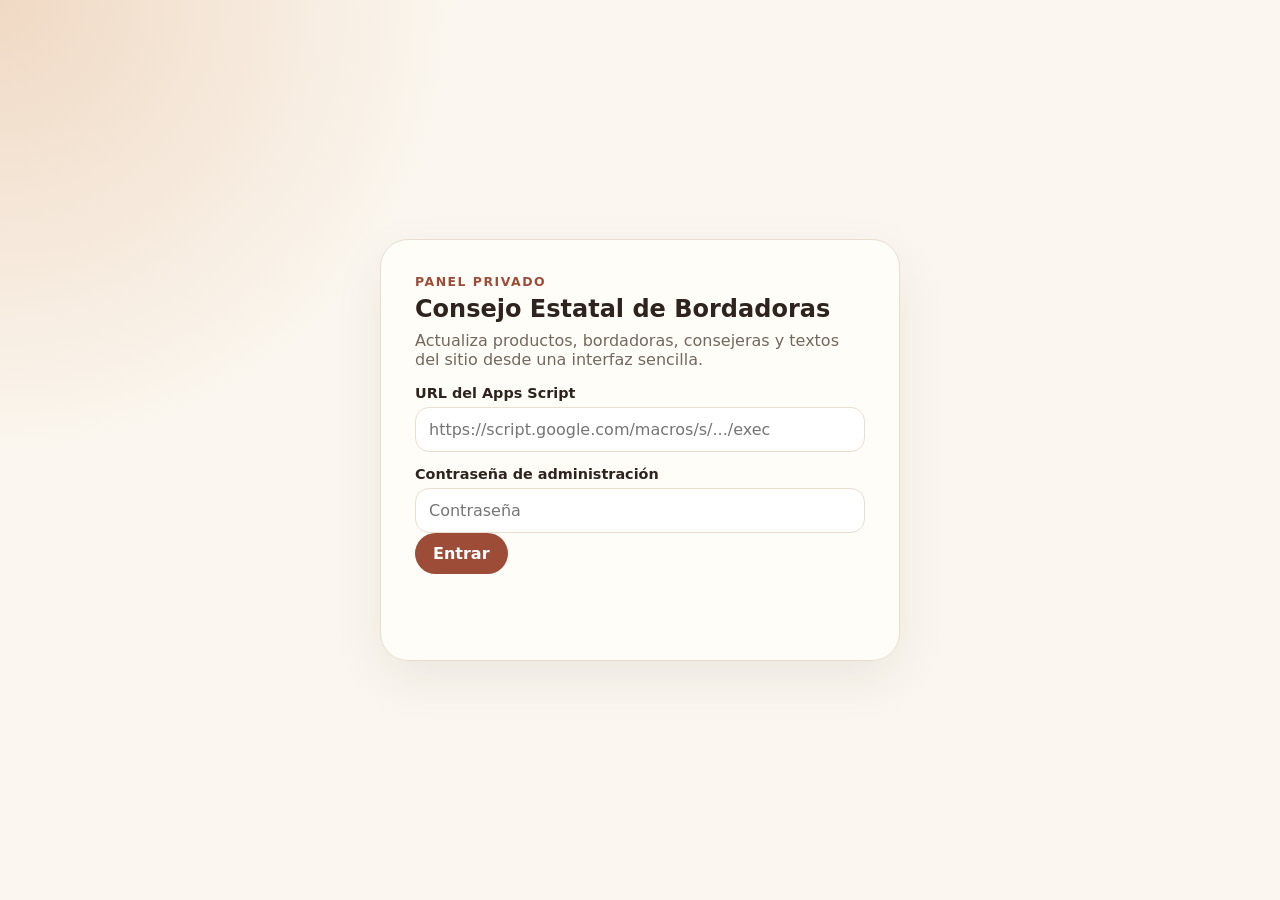
==== admin/index.html @ 097b5884 "Subir aplicación del Consejo" ====
<!doctype html>
<html lang="es">
<head>
  <meta charset="utf-8" />
  <meta name="viewport" content="width=device-width, initial-scale=1" />
  <title>Admin · Consejo Estatal de Bordadoras</title>
  <link rel="stylesheet" href="./styles.css" />
</head>
<body>
  <div id="app">
    <section id="loginScreen" class="screen login-screen">
      <div class="login-card">
        <p class="eyebrow">Panel privado</p>
        <h1>Consejo Estatal de Bordadoras</h1>
        <p class="muted">Actualiza productos, bordadoras, consejeras y textos del sitio desde una interfaz sencilla.</p>
        <div id="apiUrlBlock">
          <label>URL del Apps Script</label>
          <input id="apiUrlInput" type="url" placeholder="https://script.google.com/macros/s/.../exec" autocomplete="off" />
        </div>
        <p id="configuredApiMessage" class="configured-api hidden">URL del Apps Script configurada.</p>
        <label>Contraseña de administración</label>
        <input id="passwordInput" type="password" placeholder="Contraseña" autocomplete="current-password" />
        <button id="loginBtn" class="primary">Entrar</button>
        <p id="loginMessage" class="message"></p>
      </div>
    </section>

    <section id="adminScreen" class="screen hidden">
      <header class="topbar">
        <div>
          <p class="eyebrow">Administración</p>
          <h1>Catálogo del Consejo</h1>
        </div>
        <div class="top-actions">
          <button id="refreshBtn" class="secondary">Actualizar datos</button>
          <button id="logoutBtn" class="ghost">Salir</button>
        </div>
      </header>

      <main class="layout">
        <aside class="sidebar">
          <button class="nav active" data-tab="productos">Productos</button>
          <button class="nav" data-tab="bordadoras">Bordadoras</button>
          <button class="nav" data-tab="consejeras">Consejeras</button>
          <button class="nav" data-tab="configuracion">Configuración</button>
        </aside>

        <section class="content">
          <div id="status" class="status hidden"></div>

          <section id="tab-productos" class="tab active">
            <div class="section-head">
              <div>
                <h2>Productos</h2>
                <p class="muted">Crea, edita, publica u oculta piezas del catálogo.</p>
              </div>
              <button id="newProductBtn" class="primary">Nuevo producto</button>
            </div>
            <div class="toolbar">
              <input id="productSearch" type="search" placeholder="Buscar producto, municipio o bordadora" />
              <select id="productStateFilter"><option value="">Todos los estados</option></select>
            </div>
            <div id="productsList" class="cards"></div>
            <form id="productForm" class="editor hidden"></form>
          </section>

          <section id="tab-bordadoras" class="tab">
            <div class="section-head">
              <div>
                <h2>Bordadoras</h2>
                <p class="muted">Administra fichas de artesanas y datos de contacto.</p>
              </div>
              <button id="newBordadoraBtn" class="primary">Nueva bordadora</button>
            </div>
            <input id="bordadoraSearch" type="search" placeholder="Buscar bordadora o municipio" />
            <div id="bordadorasList" class="cards"></div>
            <form id="bordadoraForm" class="editor hidden"></form>
          </section>

          <section id="tab-consejeras" class="tab">
            <div class="section-head">
              <div>
                <h2>Consejeras</h2>
                <p class="muted">Administra integrantes del Consejo y sus semblanzas.</p>
              </div>
              <button id="newConsejeraBtn" class="primary">Nueva consejera</button>
            </div>
            <input id="consejeraSearch" type="search" placeholder="Buscar consejera o cargo" />
            <div id="consejerasList" class="cards"></div>
            <form id="consejeraForm" class="editor hidden"></form>
          </section>

          <section id="tab-configuracion" class="tab">
            <div class="section-head">
              <div>
                <h2>Configuración del sitio</h2>
                <p class="muted">Edita valores de contacto, redes y textos cortos. No cambies las claves.</p>
              </div>
              <button id="saveConfigBtn" class="primary">Guardar configuración</button>
            </div>
            <div id="configEditor" class="config-grid"></div>
          </section>
        </section>
      </main>
    </section>
  </div>

  <script src="./config.js"></script>
  <script src="./app.js"></script>
</body>
</html>
---- admin/styles.css ----
:root {
  --bg: #fbf7f0;
  --panel: #fffdf8;
  --ink: #2f241d;
  --muted: #74675c;
  --line: #eadfce;
  --accent: #9d4c38;
  --accent-dark: #763827;
  --soft: #f3eadc;
  --ok: #34764a;
  --warn: #a46314;
  --danger: #9e2f2f;
  --shadow: 0 18px 50px rgba(47, 36, 29, .08);
}
* { box-sizing: border-box; }
body { margin: 0; font-family: Inter, ui-sans-serif, system-ui, -apple-system, BlinkMacSystemFont, "Segoe UI", sans-serif; background: var(--bg); color: var(--ink); }
button, input, select, textarea { font: inherit; }
button { border: 0; cursor: pointer; }
label { display: block; margin: 14px 0 6px; font-weight: 700; font-size: .9rem; }
input, select, textarea { width: 100%; border: 1px solid var(--line); background: #fff; border-radius: 14px; padding: 12px 13px; color: var(--ink); outline: none; }
textarea { min-height: 110px; resize: vertical; }
input:focus, select:focus, textarea:focus { border-color: var(--accent); box-shadow: 0 0 0 3px rgba(157, 76, 56, .12); }
.hidden { display: none !important; }
.screen { min-height: 100vh; }
.login-screen { display: grid; place-items: center; padding: 28px; background: radial-gradient(circle at top left, #f0d9c4, transparent 30%), var(--bg); }
.login-card { width: min(520px, 100%); background: var(--panel); border: 1px solid var(--line); border-radius: 28px; padding: 34px; box-shadow: var(--shadow); }
.login-card h1, .topbar h1 { margin: 0; line-height: 1.05; }
.eyebrow { margin: 0 0 8px; color: var(--accent); text-transform: uppercase; letter-spacing: .12em; font-size: .78rem; font-weight: 800; }
.muted { color: var(--muted); margin-top: 8px; }
.message { min-height: 20px; color: var(--danger); }

.configured-api {
  display: inline-flex;
  align-items: center;
  gap: 8px;
  margin: 14px 0 8px;
  padding: 10px 12px;
  border-radius: 999px;
  background: var(--soft);
  color: var(--ok);
  font-weight: 800;
  font-size: .88rem;
}
.configured-api::before { content: "✓"; }

.primary, .secondary, .ghost { border-radius: 999px; padding: 11px 18px; font-weight: 800; }
.primary { background: var(--accent); color: #fff; }
.primary:hover { background: var(--accent-dark); }
.secondary { background: var(--soft); color: var(--ink); }
.ghost { background: transparent; color: var(--muted); }
.topbar { display: flex; align-items: center; justify-content: space-between; gap: 16px; padding: 24px 30px; border-bottom: 1px solid var(--line); background: rgba(255, 253, 248, .88); position: sticky; top: 0; z-index: 5; backdrop-filter: blur(12px); }
.top-actions { display: flex; gap: 10px; flex-wrap: wrap; justify-content: flex-end; }
.layout { display: grid; grid-template-columns: 245px 1fr; min-height: calc(100vh - 96px); }
.sidebar { padding: 22px; border-right: 1px solid var(--line); background: #fff9ef; }
.nav { width: 100%; text-align: left; padding: 13px 16px; margin-bottom: 8px; border-radius: 16px; background: transparent; color: var(--muted); font-weight: 800; }
.nav.active, .nav:hover { background: var(--soft); color: var(--ink); }
.content { padding: 28px; max-width: 1180px; width: 100%; }
.section-head { display: flex; align-items: flex-start; justify-content: space-between; gap: 18px; margin-bottom: 20px; }
.section-head h2 { margin: 0; font-size: 1.8rem; }
.tab { display: none; }
.tab.active { display: block; }
.toolbar { display: grid; grid-template-columns: 1fr 240px; gap: 12px; margin-bottom: 18px; }
.status { padding: 13px 16px; border-radius: 16px; margin-bottom: 16px; background: #fff; border: 1px solid var(--line); }
.status.ok { color: var(--ok); }
.status.warn { color: var(--warn); }
.status.error { color: var(--danger); }
.cards { display: grid; gap: 12px; }
.card { background: var(--panel); border: 1px solid var(--line); border-radius: 22px; padding: 16px; box-shadow: 0 10px 28px rgba(47, 36, 29, .04); display: grid; grid-template-columns: 72px 1fr auto; gap: 16px; align-items: center; }
.thumb { width: 72px; height: 72px; border-radius: 16px; object-fit: cover; background: var(--soft); border: 1px solid var(--line); display: grid; place-items: center; color: var(--muted); font-size: .75rem; text-align: center; }
.card h3 { margin: 0 0 4px; }
.card p { margin: 0; color: var(--muted); }
.badges { display: flex; gap: 8px; flex-wrap: wrap; margin-top: 10px; }
.badge { padding: 5px 9px; border-radius: 999px; background: var(--soft); color: var(--ink); font-size: .78rem; font-weight: 800; }
.card-actions { display: flex; gap: 8px; }
.small { padding: 8px 12px; border-radius: 999px; font-weight: 800; background: var(--soft); color: var(--ink); }
.small.danger { color: var(--danger); }
.editor { margin-top: 22px; background: var(--panel); border: 1px solid var(--line); border-radius: 26px; padding: 24px; box-shadow: var(--shadow); }
.form-grid { display: grid; grid-template-columns: repeat(2, minmax(0, 1fr)); gap: 14px 18px; }
.form-grid .wide { grid-column: 1 / -1; }
.editor-actions { display: flex; justify-content: flex-end; gap: 10px; margin-top: 22px; border-top: 1px solid var(--line); padding-top: 18px; }
.config-grid { display: grid; gap: 14px; }
.config-row { background: var(--panel); border: 1px solid var(--line); border-radius: 20px; padding: 14px; display: grid; grid-template-columns: 260px 1fr; gap: 14px; align-items: start; }
.config-key { font-weight: 900; padding-top: 12px; word-break: break-word; }
.help { color: var(--muted); font-size: .84rem; margin: 6px 0 0; }
@media (max-width: 850px) {
  .layout { grid-template-columns: 1fr; }
  .sidebar { border-right: 0; border-bottom: 1px solid var(--line); display: flex; overflow-x: auto; gap: 8px; }
  .nav { white-space: nowrap; width: auto; margin: 0; }
  .toolbar, .form-grid, .config-row { grid-template-columns: 1fr; }
  .card { grid-template-columns: 56px 1fr; }
  .card-actions { grid-column: 1 / -1; }
  .topbar, .section-head { flex-direction: column; align-items: stretch; }
}


@media (max-width: 600px) {
  .login-screen {
    display: block;
    padding: 14px;
  }
  .login-card {
    min-height: calc(100vh - 28px);
    border-radius: 22px;
    padding: 24px 20px;
  }
  .login-card h1 { font-size: 1.85rem; }
  .topbar {
    padding: 16px;
    position: static;
  }
  .topbar h1 { font-size: 1.45rem; }
  .top-actions {
    display: grid;
    grid-template-columns: 1fr 1fr;
    width: 100%;
  }
  .top-actions button, .section-head button, .editor-actions button, .login-card button {
    width: 100%;
    min-height: 46px;
  }
  .content { padding: 16px; }
  .sidebar {
    padding: 10px 12px;
    position: sticky;
    top: 0;
    z-index: 4;
  }
  .nav { padding: 11px 14px; }
  .section-head h2 { font-size: 1.45rem; }
  .card {
    grid-template-columns: 52px 1fr;
    padding: 13px;
    border-radius: 18px;
  }
  .thumb {
    width: 52px;
    height: 52px;
    border-radius: 13px;
  }
  .card h3 { font-size: 1rem; }
  .card p { font-size: .88rem; }
  .card-actions {
    display: grid;
    grid-template-columns: 1fr 1fr;
    width: 100%;
  }
  .small { min-height: 42px; }
  .editor {
    padding: 16px;
    border-radius: 20px;
  }
  .editor-actions {
    display: grid;
    grid-template-columns: 1fr;
  }
  input, select, textarea {
    font-size: 16px;
    padding: 13px;
  }
}
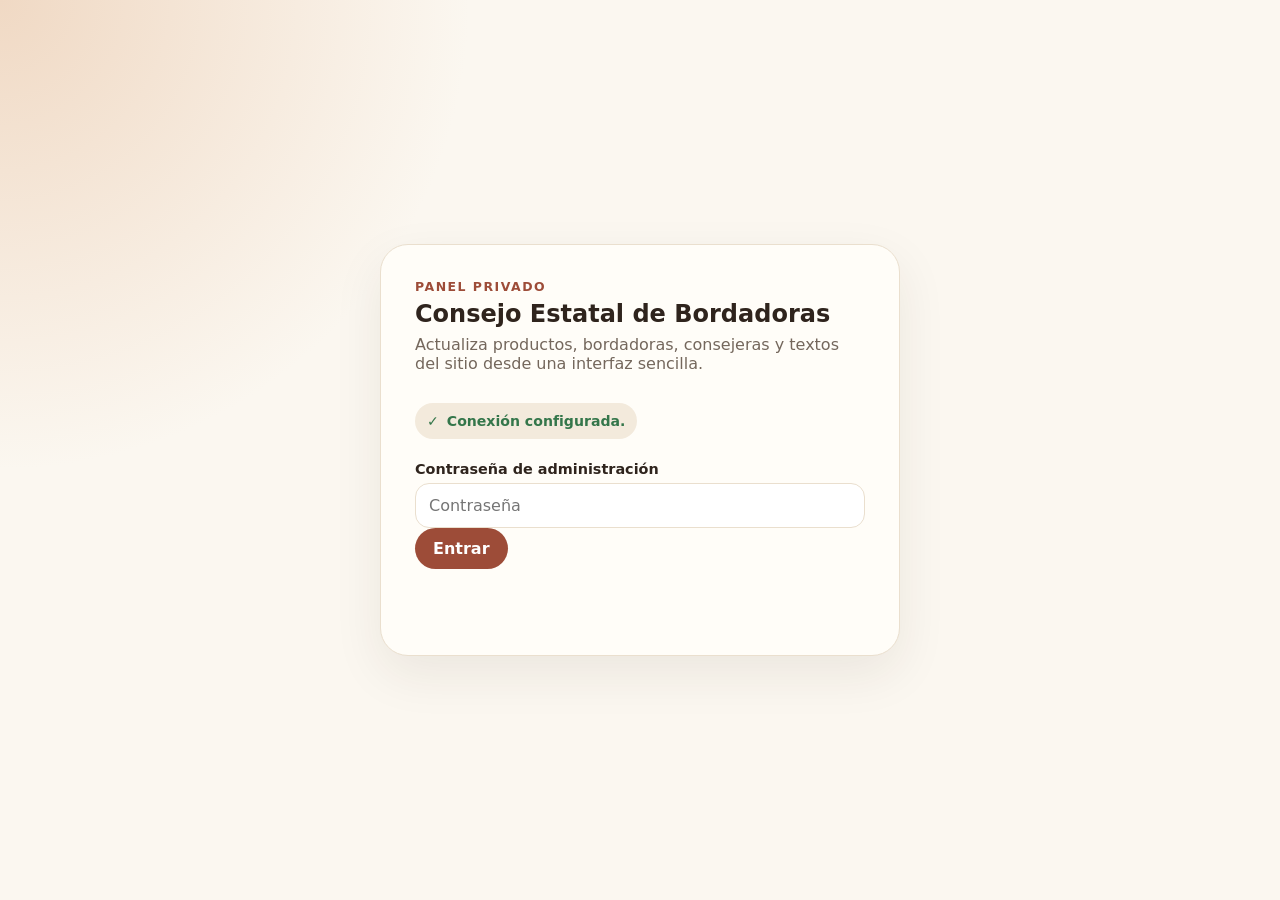
==== commit 27e936b9: "Update admin app and Apps Script backend" ====
--- a/admin/index.html
+++ b/admin/index.html
@@ -13,11 +13,8 @@
         <p class="eyebrow">Panel privado</p>
         <h1>Consejo Estatal de Bordadoras</h1>
         <p class="muted">Actualiza productos, bordadoras, consejeras y textos del sitio desde una interfaz sencilla.</p>
-        <div id="apiUrlBlock">
-          <label>URL del Apps Script</label>
-          <input id="apiUrlInput" type="url" placeholder="https://script.google.com/macros/s/.../exec" autocomplete="off" />
-        </div>
-        <p id="configuredApiMessage" class="configured-api hidden">URL del Apps Script configurada.</p>
+        <div id="apiUrlBlock" class="hidden"><input id="apiUrlInput" type="hidden" /></div>
+        <p id="configuredApiMessage" class="configured-api">Conexión configurada.</p>
         <label>Contraseña de administración</label>
         <input id="passwordInput" type="password" placeholder="Contraseña" autocomplete="current-password" />
         <button id="loginBtn" class="primary">Entrar</button>
@@ -42,6 +39,7 @@
           <button class="nav active" data-tab="productos">Productos</button>
           <button class="nav" data-tab="bordadoras">Bordadoras</button>
           <button class="nav" data-tab="consejeras">Consejeras</button>
+          <button class="nav" data-tab="opciones">Categorías y técnicas</button>
           <button class="nav" data-tab="configuracion">Configuración</button>
         </aside>
 
@@ -90,6 +88,28 @@
             <form id="consejeraForm" class="editor hidden"></form>
           </section>
 
+
+          <section id="tab-opciones" class="tab">
+            <div class="section-head">
+              <div>
+                <h2>Categorías y técnicas</h2>
+                <p class="muted">Agrega, corrige o elimina opciones. Escribe una opción por línea.</p>
+              </div>
+              <button id="saveOptionsBtn" class="primary">Guardar opciones</button>
+            </div>
+            <div class="options-grid">
+              <div>
+                <label for="categoriesOptions">Categorías</label>
+                <textarea id="categoriesOptions" rows="14" placeholder="Una categoría por línea"></textarea>
+              </div>
+              <div>
+                <label for="techniquesOptions">Técnicas</label>
+                <textarea id="techniquesOptions" rows="14" placeholder="Una técnica por línea"></textarea>
+              </div>
+            </div>
+            <p class="help">Los cambios se guardan en la hoja “Listas” de Google Sheets y aparecen de inmediato en los formularios de productos.</p>
+          </section>
+
           <section id="tab-configuracion" class="tab">
             <div class="section-head">
               <div>
--- a/admin/styles.css
+++ b/admin/styles.css
@@ -158,3 +158,9 @@
     padding: 13px;
   }
 }
+
+
+.options-grid { display: grid; grid-template-columns: repeat(2, minmax(0, 1fr)); gap: 24px; }
+.options-grid label { display: block; margin-bottom: 8px; font-weight: 700; }
+.options-grid textarea { width: 100%; min-height: 300px; resize: vertical; }
+@media (max-width: 760px) { .options-grid { grid-template-columns: 1fr; } }
